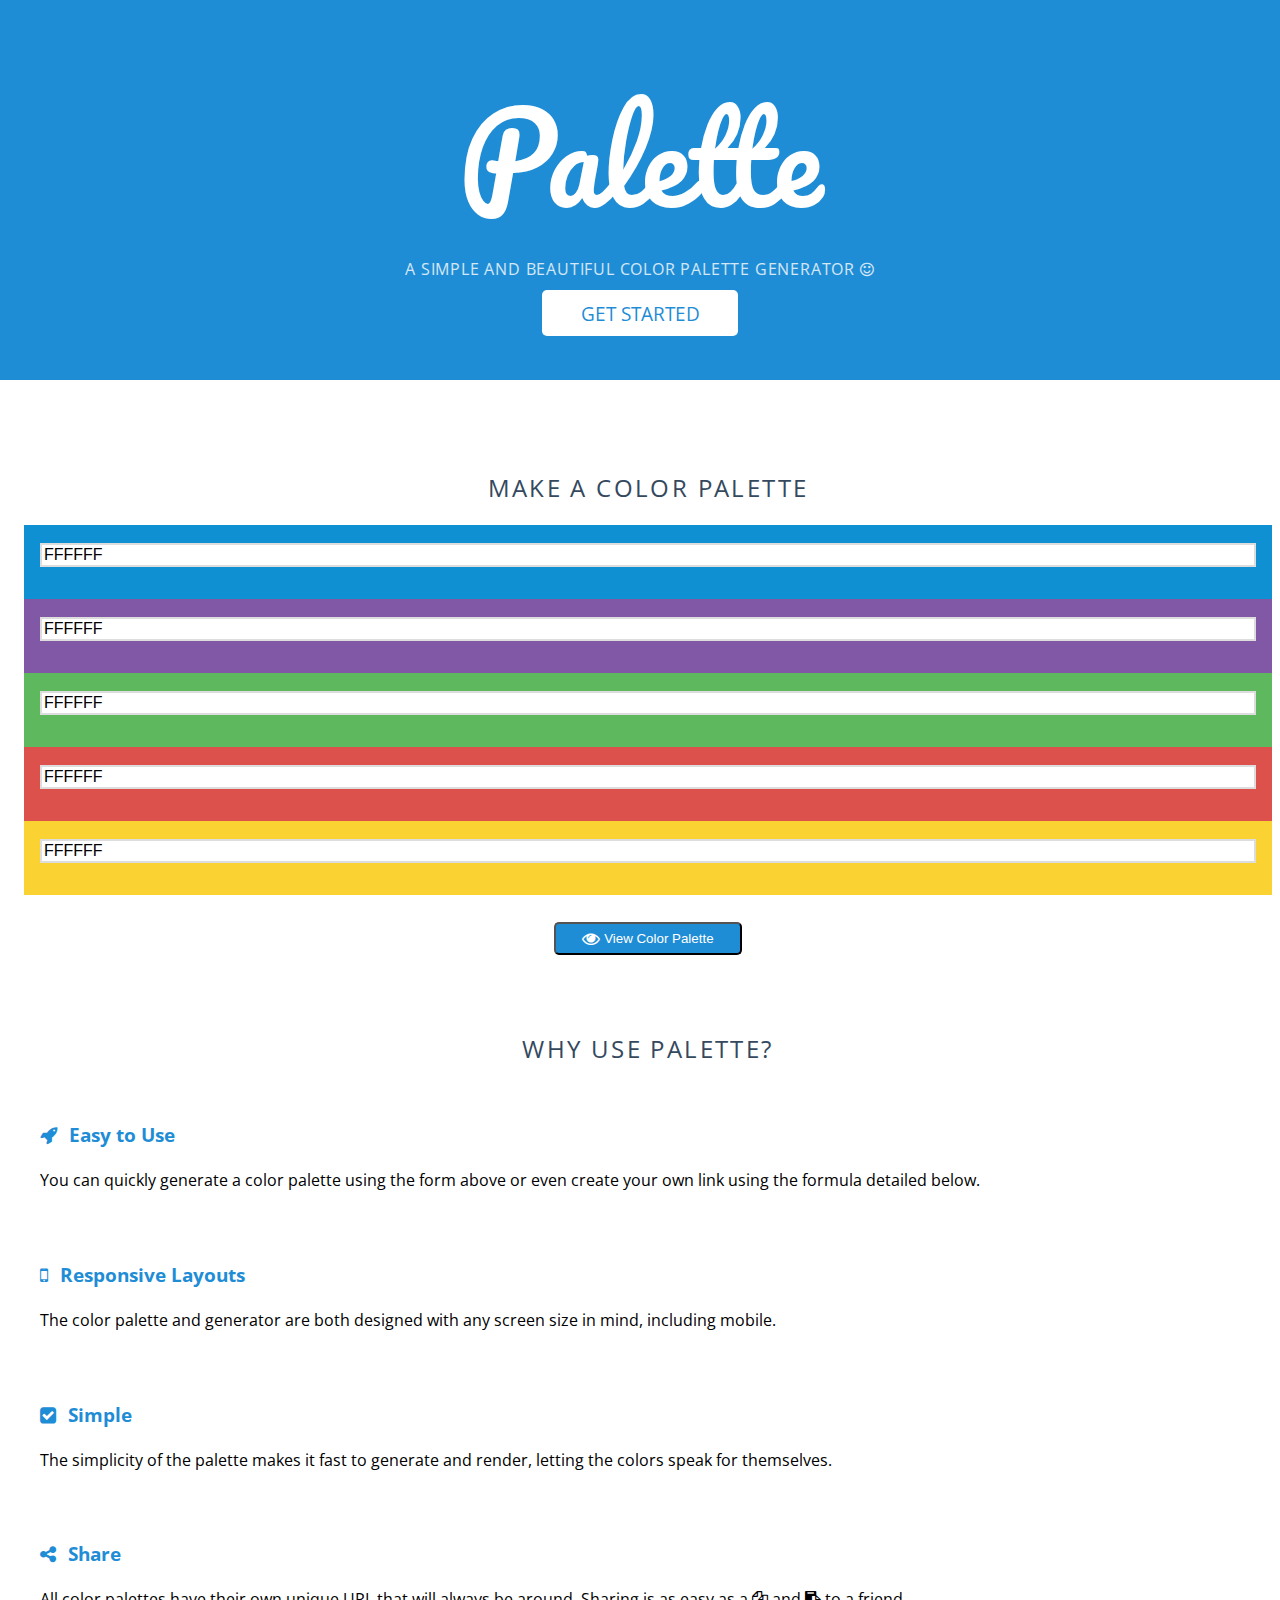
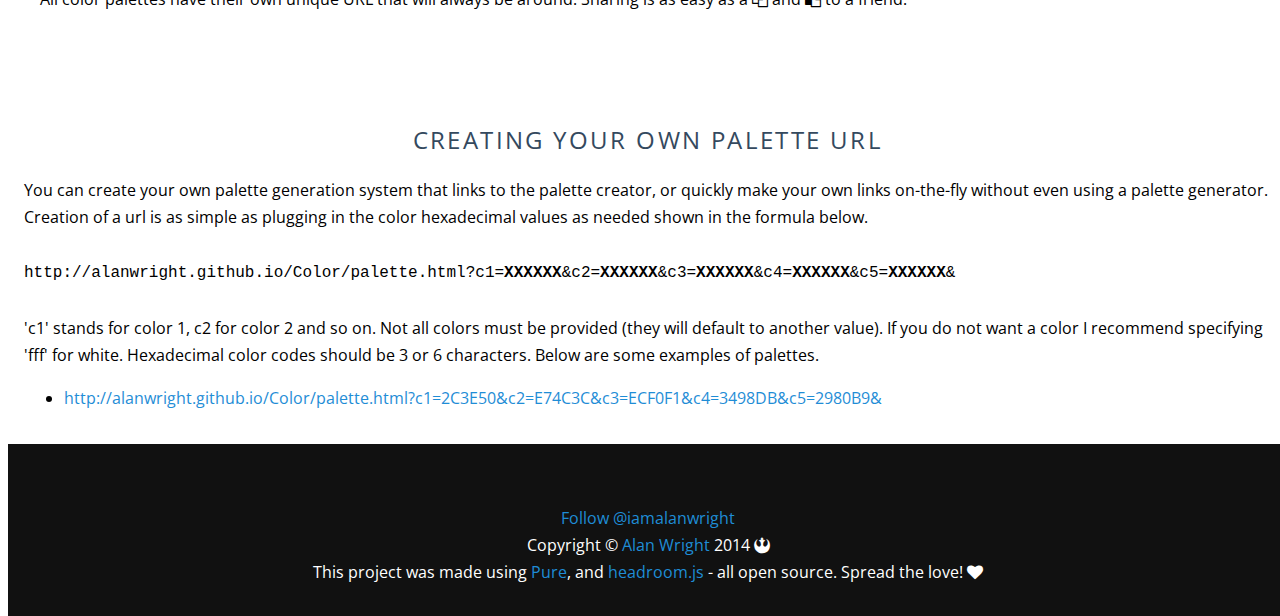
==== index.html @ ee6b315d "More solid commit" ====
<!doctype html>
<html lang="en">
<head>
    <meta charset="utf-8">
    <meta name="viewport" content="width=device-width, initial-scale=1.0">
    <meta name="description" content="A simple color palette Generator">

    <title>Palette - A Simple Color Palette Generator</title>

    <link href='http://fonts.googleapis.com/css?family=Pacifico|Open+Sans' rel='stylesheet' type='text/css'>
    <link rel="stylesheet" href="http://yui.yahooapis.com/pure/0.5.0/pure-min.css">

    <!--[if lte IE 8]>
      
        <link rel="stylesheet" href="http://yui.yahooapis.com/pure/0.5.0/grids-responsive-old-ie-min.css">
      
    <![endif]-->
    <!--[if gt IE 8]><!-->
      
        <link rel="stylesheet" href="http://yui.yahooapis.com/pure/0.5.0/grids-responsive-min.css">
      
    <!--<![endif]-->


    <!--[if lte IE 8]>
        <link rel="stylesheet" href="css/index-old-ie.css">
    <![endif]-->
    <!--[if gt IE 8]><!-->
        <link rel="stylesheet" href="css/index.css">
    <!--<![endif]-->
  
    <link rel="stylesheet" href="http://netdna.bootstrapcdn.com/font-awesome/4.1.0/css/font-awesome.css">

</head>
<body>

    <header id="header" class="header header--fixed animated">
        <div class="home-menu pure-menu pure-menu-open pure-menu-horizontal pure-menu-fixed">
            <a class="cursive" href="">Palette</a>

            <ul>
                <li class="pure-menu-selected"><a href="#start">Get Started</a></li>
                <li><a href="#info">Info</a></li>
                <li><a href="#formula">Formula</a></li>
            </ul>
        </div>
    </header>

    <div class="splash-container">
        <div class="splash">
            <h1 class="splash-head">Palette</h1>
            <p class="splash-subhead">
                A simple and beautiful color palette generator <i class="fa fa-smile-o"></i> 
            </p>
            <p>
                <a href="#start" class="pure-button pure-button-primary">Get Started</a>
            </p>
        </div>
    </div>

    <div class="content-wrapper">

        <div class="size-chart pure-g">
             
             <div class="content full">
                <h2 class="content-head is-center"><a id="start"></a>Make a Color Palette</h2>

                 <!-- <h4 class="is-center">
                    Enter five hex color values below and click the view button for your stunning color palette.
                </h4> -->

                <div class="pure-g">
                    <div class="l-box pure-u-1 pure-u-md-1-2 pure-u-lg-1-5 color1">
                        <form class="pure-form pure-g">
                            <div class="pure-u-1-4 plzcenter">
                                <input class="pure-input-1 color" id="input1" type="text" placeholder="0e90d2" maxlength="6" onkeypress="return blockEnter()">
                            </div>
                        </form>
                    </div>
                    <div class="l-box pure-u-1 pure-u-md-1-2 pure-u-lg-1-5 color2">
                       <form class="pure-form pure-g">
                            <div class="pure-u-1-4 plzcenter">
                                <input class="pure-input-1 color" id="input2" type="text" placeholder="0e90d2" maxlength="6">
                            </div>
                        </form>
                    </div>
                    <div class="l-box pure-u-1 pure-u-md-1-2 pure-u-lg-1-5 color3">
                        <form class="pure-form pure-g">
                            <div class="pure-u-1-4 plzcenter">
                                <input class="pure-input-1 color" id="input3" type="text" placeholder="0e90d2" maxlength="6">
                            </div>
                        </form>
                    </div>
                    <div class="l-box pure-u-1 pure-u-md-1-2 pure-u-lg-1-5 color4">
                        <form class="pure-form pure-g">
                            <div class="pure-u-1-4 plzcenter">
                                <input class="pure-input-1 color" id="input4" type="text" placeholder="0e90d2" maxlength="6">
                            </div>
                        </form>
                    </div>
                    <div class="l-box pure-u-1 pure-u-md-1-2 pure-u-lg-1-5 color5">
                        <form class="pure-form pure-g">
                            <div class="pure-u-1-4 plzcenter">
                                <input class="pure-input-1 color" id="input5" type="text" placeholder="0e90d2" maxlength="6">
                            </div>
                        </form>
                    </div>
                </div>
                <br>
                <div style="text-align: center;">
                    <button type="submit" class="pure-button pure-button-primary plzcenter" id="create">
                        <i class="fa fa-eye fa-lg"></i> 
                        View Color Palette
                    </button>
                </div>
            </div>
        </div>

        <div class="size-chart pure-g">
             
             <div class="content">
                <h2 class="content-head is-center"><a id="info"></a>Why Use Palette?</h2>

                <div class="pure-g">
                    <div class="l-box pure-u-1 pure-u-md-1-2 pure-u-lg-1-4">

                        <h3 class="content-subhead">
                            <i class="fa fa-rocket"></i>
                            Easy to Use
                        </h3>
                        <p>
                            You can quickly generate a color palette using the form above or even create your own link using the formula detailed below.
                        </p>
                    </div>
                    <div class="l-box pure-u-1 pure-u-md-1-2 pure-u-lg-1-4">
                        <h3 class="content-subhead">
                            <i class="fa fa-mobile"></i>
                            Responsive Layouts
                        </h3>
                        <p>
                            The color palette and generator are both designed with any screen size in mind, including mobile.
                        </p>
                    </div>
                    <div class="l-box pure-u-1 pure-u-md-1-2 pure-u-lg-1-4">
                        <h3 class="content-subhead">
                            <i class="fa fa-check-square"></i>
                            Simple
                        </h3>
                        <p>
                            The simplicity of the palette makes it fast to generate and render, letting the colors speak for themselves. 
                        </p>
                    </div>
                    <div class="l-box pure-u-1 pure-u-md-1-2 pure-u-lg-1-4">
                        <h3 class="content-subhead">
                            <i class="fa fa-share-alt"></i> 
                            Share
                        </h3>
                        <p>
                            All color palettes have their own unique URL that will always be around. Sharing is as easy as a <i alt="copy" class="fa fa-copy"></i> and <i class="fa fa-paste"></i> to a friend.
                        </p>
                    </div>
                </div>
            </div>
        </div>

        <div class="content">
            <h2 class="content-head is-center"><a id="formula"></a>Creating Your Own Palette URL</h2>
            <div class="size-chart pure-g">
                 <div class="pure-u-1-5"></div>
                 <div class="pure-u-3-5">
                     <p>
                        You can create your own palette generation system that links to the palette creator, or quickly make your own links on-the-fly without even using a palette generator. Creation of a url is as simple as plugging in the color hexadecimal values as needed shown in the formula below.<br>
                        <br>
                        <code>http://alanwright.github.io/Color/palette.html?c1=<strong>XXXXXX</strong>&c2=<strong>XXXXXX</strong>&c3=<strong>XXXXXX</strong>&c4=<strong>XXXXXX</strong>&c5=<strong>XXXXXX</strong>&</code>
                        <br>
                        <br>
                        'c1' stands for color 1, c2 for color 2 and so on. Not all colors must be provided (they will default to another value). If you do not want a color I recommend specifying 'fff' for white. Hexadecimal color codes should be 3 or 6 characters. Below are some examples of palettes.
                        <br>
                        <ul>
                            <li><a href="http://alanwright.github.io/Color/palette.html?c1=2C3E50&c2=E74C3C&c3=ECF0F1&c4=3498DB&c5=2980B9&" target="_blank">http://alanwright.github.io/Color/palette.html?c1=2C3E50&c2=E74C3C&c3=ECF0F1&c4=3498DB&c5=2980B9&</a></li>
                        </ul>
                    </p>
                </div>
                 <div class="pure-u-1-5"></div>
            </div>
        </div>

        <div class="footer l-box is-center">
            <p>
                <iframe src="http://ghbtns.com/github-btn.html?user=alanwright&repo=Bootstrap-Website&type=fork"
    allowtransparency="true" frameborder="0" scrolling="0" width="62" height="20"></iframe>
                <iframe src="http://ghbtns.com/github-btn.html?user=alanwright&repo=Bootstrap-Website&type=watch"
    allowtransparency="true" frameborder="0" scrolling="0" width="62" height="20"></iframe><br>
                <a href="https://twitter.com/iamalanwright" class="twitter-follow-button" data-show-count="false">Follow @iamalanwright</a>
    <script>!function(d,s,id){var js,fjs=d.getElementsByTagName(s)[0],p=/^http:/.test(d.location)?'http':'https';if(!d.getElementById(id)){js=d.createElement(s);js.id=id;js.src=p+'://platform.twitter.com/widgets.js';fjs.parentNode.insertBefore(js,fjs);}}(document, 'script', 'twitter-wjs');</script><br>
            Copyright &copy; <a href="http://www.wrightlyso.com" target="_blank">Alan Wright</a> 2014 <i class="fa fa-rebel"></i> <br>
            This project was made using <a href="http://purecss.io" target="_blank">Pure</a>, and <a href="http://wicky.nillia.ms/headroom.js/" target="_blank">headroom.js</a> - all open source. Spread the love! <i class="fa fa-heart"></i>
            </p>
        </div>

    <script type="text/javascript" src="jscolor/jscolor.js"></script>
    <script src="https://ajax.googleapis.com/ajax/libs/jquery/1.11.0/jquery.min.js"></script>
    <script type="text/javascript" src="js/headroom.min.js"></script>
    <script type="text/javascript" src="js/jquery.headroom.min.js"></script>
    <script type="text/javascript" src="js/index-main.js"></script>
</body>
</html>
---- css/index-old-ie.css ----
* {
    -webkit-box-sizing: border-box;
    -moz-box-sizing: border-box;
    box-sizing: border-box;
}

/*
 * -- BASE STYLES --
 * Most of these are inherited from Base, but I want to change a few.
 */

body {
    line-height: 1.7em;
    color: #7f8c8d;
    font-size: 13px;
}

h1,
h2,
h3,
h4,
h5,
h6,
label {
    color: #34495e;
}

.pure-img-responsive {
    max-width: 100%;
    height: auto;
}

/*
 * -- LAYOUT STYLES --
 * These are some useful classes which I will need
 */

.l-box {
    padding: 1em;
}

.l-box-lrg {
    padding: 2em;
    border-bottom: 1px solid rgba(0,0,0,0.1);
}

.is-center {
    text-align: center;
}

/*
 * -- PURE FORM STYLES --
 * Style the form inputs and labels
 */

.pure-form label {
    margin: 1em 0 0;
    font-weight: bold;
    font-size: 100%;
}

.pure-form input[type] {
    border: 2px solid #ddd;
    box-shadow: none;
    font-size: 100%;
    width: 100%;
    margin-bottom: 1em;
}

/*
 * -- PURE BUTTON STYLES --
 * I want my pure-button elements to look a little different
 */

.pure-button {
    background-color: #1f8dd6;
    color: white;
    padding: 0.5em 2em;
    border-radius: 5px;
}

a.pure-button-primary {
    background: white;
    color: #1f8dd6;
    border-radius: 5px;
    font-size: 120%;
}

/*
 * -- MENU STYLES --
 * I want to customize how my .pure-menu looks at the top of the page
 */

.home-menu {
    padding: 0.5em;
    text-align: center;
    box-shadow: 0 1px 1px rgba(0,0,0, 0.10);
}

.home-menu.pure-menu-open {
    background: #2d3e50;
}

.pure-menu.pure-menu-open.pure-menu-fixed {
    /* Fixed menus normally have a border at the bottom. */
    border-bottom: none;
    /* I need a higher z-index here because of the scroll-over effect. */
    z-index: 4;
}

.home-menu .pure-menu-heading {
    color: white;
    font-weight: 400;
    font-size: 120%;
}

.home-menu .pure-menu-selected a {
    color: white;
}

.home-menu a {
    color: #6FBEF3;
}

.home-menu li a:hover,
.home-menu li a:focus {
    background: none;
    border: none;
    color: #AECFE5;
}

/*
 * -- SPLASH STYLES --
 * This is the blue top section that appears on the page.
 */

.splash-container {
    background: #1f8dd6;
    z-index: 1;
    overflow: hidden;
    /* The following styles are required for the "scroll-over" effect */
    width: 100%;
    height: 88%;
    top: 0;
    left: 0;
    position: fixed !important;
}

.splash {
    /* absolute center .splash within .splash-container */
    width: 80%;
    height: 50%;
    margin: auto;
    position: absolute;
    top: 100px;
    left: 0;
    bottom: 0;
    right: 0;
    text-align: center;
    text-transform: uppercase;
}

/* This is the main heading that appears on the blue section */

.splash-head {
    font-size: 20px;
    font-weight: bold;
    color: white;
    border: 3px solid white;
    padding: 1em 1.6em;
    font-weight: 100;
    border-radius: 5px;
    line-height: 1em;
}

/* This is the subheading that appears on the blue section */

.splash-subhead {
    color: white;
    letter-spacing: 0.05em;
    opacity: 0.8;
}

/*
 * -- CONTENT STYLES --
 * This represents the content area (everything below the blue section)
 */

.content-wrapper {
    /* These styles are required for the "scroll-over" effect */
    position: absolute;
    top: 87%;
    width: 100%;
    min-height: 12%;
    z-index: 2;
    background: white;
}

/* This is the class used for the main content headers (<h2>) */

.content-head {
    font-weight: 400;
    text-transform: uppercase;
    letter-spacing: 0.1em;
    margin: 2em 0 1em;
}

/* This is a modifier class used when the content-head is inside a ribbon */

.content-head-ribbon {
    color: white;
}

/* This is the class used for the content sub-headers (<h3>) */

.content-subhead {
    color: #1f8dd6;
}

.content-subhead i {
    margin-right: 7px;
}

/* This is the class used for the dark-background areas. */

.ribbon {
    background: #2d3e50;
    color: #aaa;
}

/* This is the class used for the footer */

.footer {
    background: #111;
}

/*
 * -- TABLET (AND UP) MEDIA QUERIES --
 * On tablets and other medium-sized devices, we want to customize some
 * of the mobile styles.
 */

/* We increase the body font size */

body {
    font-size: 16px;
}

/* We want to give the content area some more padding */

.content {
    padding: 1em;
}

/* We can align the menu header to the left, but float the
    menu items to the right. */

.home-menu {
    text-align: left;
}

.home-menu ul {
    float: right;
}

/* We increase the height of the splash-container */

/*    .splash-container {
        height: 500px;
    }*/

/* We decrease the width of the .splash, since we have more width
    to work with */

.splash {
    width: 50%;
    height: 50%;
}

.splash-head {
    font-size: 250%;
}

/* We remove the border-separator assigned to .l-box-lrg */

.l-box-lrg {
    border: none;
}

/*
 * -- DESKTOP (AND UP) MEDIA QUERIES --
 * On desktops and other large devices, we want to over-ride some
 * of the mobile and tablet styles.
 */
---- css/index.css ----
* {
    -webkit-box-sizing: border-box;
    -moz-box-sizing: border-box;
    box-sizing: border-box;
}

/*
 * -- BASE STYLES --
 * Most of these are inherited from Base, but I want to change a few.
 */
body {
    line-height: 1.7em;
    color: ##526066;
    font-size: 13px;
    font-family: 'Open Sans', sans-serif;
}

p {
    font-family: 'Open Sans', sans-serif;
}

a {
    color: #1f8dd6;
    text-decoration: none;
}

a:hover {
    text-decoration: underline;
}

h1,
h2,
h3,
h4,
h5,
h6,
label {
    color: #34495e;
}

.full {
    width: 100%;
}

.plzcenter {
    margin: 0 auto;
}

.color {
    min-width: 85px;
}

.color1 {
    background-color: #0e90d2;
    height:10%;
}

.color2 {
    background-color: #8058A5;
}

.color3 {
    background-color: #5eb95e;
}

.color4 {
    background-color: #dd514c;
}

.color5 {
    background-color: #FAD232;
}

.cursive {
    font-family: 'Pacifico', Helvetica, Arial;
    text-transform: none;
    display: inline-block;
    zoom: 1;
    margin: 0;
    vertical-align: middle;
    color: #fff;
    font-size: 140%;
}

.pure-img-responsive {
    max-width: 100%;
    height: auto;
}

/*
 * -- LAYOUT STYLES --
 * These are some useful classes which I will need
 */
.l-box {
    padding: 1em;
}

.l-box-lrg {
    padding: 2em;
    border-bottom: 1px solid rgba(0,0,0,0.1);
}

.is-center {
    text-align: center;
}



/*
 * -- PURE FORM STYLES --
 * Style the form inputs and labels
 */
.pure-form label {
    margin: 1em 0 0;
    font-weight: bold;
    font-size: 100%;
}

.pure-form input[type] {
    border: 2px solid #ddd;
    box-shadow: none;
    font-size: 100%;
    width: 100%;
    margin-bottom: 1em;
}

/*
 * -- PURE BUTTON STYLES --
 * I want my pure-button elements to look a little different
 */
.pure-button {
    background-color: #1f8dd6;
    color: white;
    padding: 0.5em 2em;
    border-radius: 5px;
}

a.pure-button-primary {
    background: white;
    color: #1f8dd6;
    border-radius: 5px;
    font-size: 120%;
}


/*
 * -- MENU STYLES --
 * I want to customize how my .pure-menu looks at the top of the page
 */

.home-menu {
    padding: 0.5em;
    text-align: center;
    box-shadow: 0 1px 1px rgba(0,0,0, 0.10);
}
.home-menu.pure-menu-open {
    background: #2d3e50;
}
.pure-menu.pure-menu-open.pure-menu-fixed {
    /* Fixed menus normally have a border at the bottom. */
    border-bottom: none;
    /* I need a higher z-index here because of the scroll-over effect. */
    z-index: 4;
}

.home-menu .pure-menu-heading {
    color: white;
    font-weight: 400;
    font-size: 120%;
}

.home-menu .pure-menu-selected a {
    color: white;
}

.home-menu a {
    color: #fff;
    padding: 2.5px 20px;
    display: inline-block;
}
.home-menu li a:hover,
.home-menu li a:focus {
    background: none;
    border: none;
    color: #AECFE5;
}


/*
 * -- SPLASH STYLES --
 * This is the blue top section that appears on the page.
 */

.splash-container {
    background: #1f8dd6;
    z-index: 1;
    overflow: hidden;
    /* The following styles are required for the "scroll-over" effect */
    width: 100%;
    height: 380px;
    min-height: 250px;
    top: 0;
    left: 0;
    position: fixed !important;
}

.splash {
    /* absolute center .splash within .splash-container */
    width: 80%;
    height: 80%;
    margin: auto;
    position: absolute;
    left: 0; bottom: 0; right: 0;
    text-align: center;
    text-transform: uppercase;
}

/* This is the main heading that appears on the blue section */
.splash-head {
    font-size: 80px;
    font-weight: normal;
    color: white;
    line-height: 1em;
    font-family: 'Pacifico', Helvetica, Arial;
    text-transform: none;
    margin-top: 20px;
    margin-bottom: 40px;
}

/* This is the subheading that appears on the blue section */
.splash-subhead {
    color: white;
    letter-spacing: 0.05em;
    opacity: 0.8;
}

/*
 * -- CONTENT STYLES --
 * This represents the content area (everything below the blue section)
 */
.content-wrapper {
    /* These styles are required for the "scroll-over" effect */
    position: absolute;
    top: 410px;
    width: 100%;
    min-height: 12%;
    z-index: 2;
    background: white;

}

/* This is the class used for the main content headers (<h2>) */
.content-head {
    font-weight: 400;
    text-transform: uppercase;
    letter-spacing: 0.1em;
    margin: 2em 0 1em;
}

/* This is a modifier class used when the content-head is inside a ribbon */
.content-head-ribbon {
    color: white;
}

/* This is the class used for the content sub-headers (<h3>) */
.content-subhead {
    color: #1f8dd6;
    font-family: 'Open Sans', sans-serif;
}
    .content-subhead i {
        margin-right: 7px;
    }

/* This is the class used for the dark-background areas. */
.ribbon {
    background: #2d3e50;
    color: #aaa;
}

/* This is the class used for the footer */
.footer {
    background: #111;
    color: #fff;
}

/*
 * -- TABLET (AND UP) MEDIA QUERIES --
 * On tablets and other medium-sized devices, we want to customize some
 * of the mobile styles.
 */
@media (min-width: 48em) {

    /* We increase the body font size */
    body {
        font-size: 16px;
    }
    /* We want to give the content area some more padding */
    .content {
        padding: 1em;
    }

    /* We can align the menu header to the left, but float the
    menu items to the right. */
    .home-menu {
        text-align: left;
    }
        .home-menu ul {
            float: right;
        }

    /* We increase the height of the splash-container */
/*    .splash-container {
        height: 500px;
    }*/

    /* We decrease the width of the .splash, since we have more width
    to work with */
    .splash {
        width: 50%;
        height: 80%;
    }

    .splash-head {
        font-size: 120px;
    }


    /* We remove the border-separator assigned to .l-box-lrg */
    .l-box-lrg {
        border: none;
    }

}

/*
 * -- DESKTOP (AND UP) MEDIA QUERIES --
 * On desktops and other large devices, we want to over-ride some
 * of the mobile and tablet styles.
 */
@media (min-width: 1000px) {
    /* We increase the header font size even more */
    .splash-head {
        font-size: 120px;
    }
}

.headroom--pinned {
    display: block;
}
.headroom--unpinned {
    display: none;
}
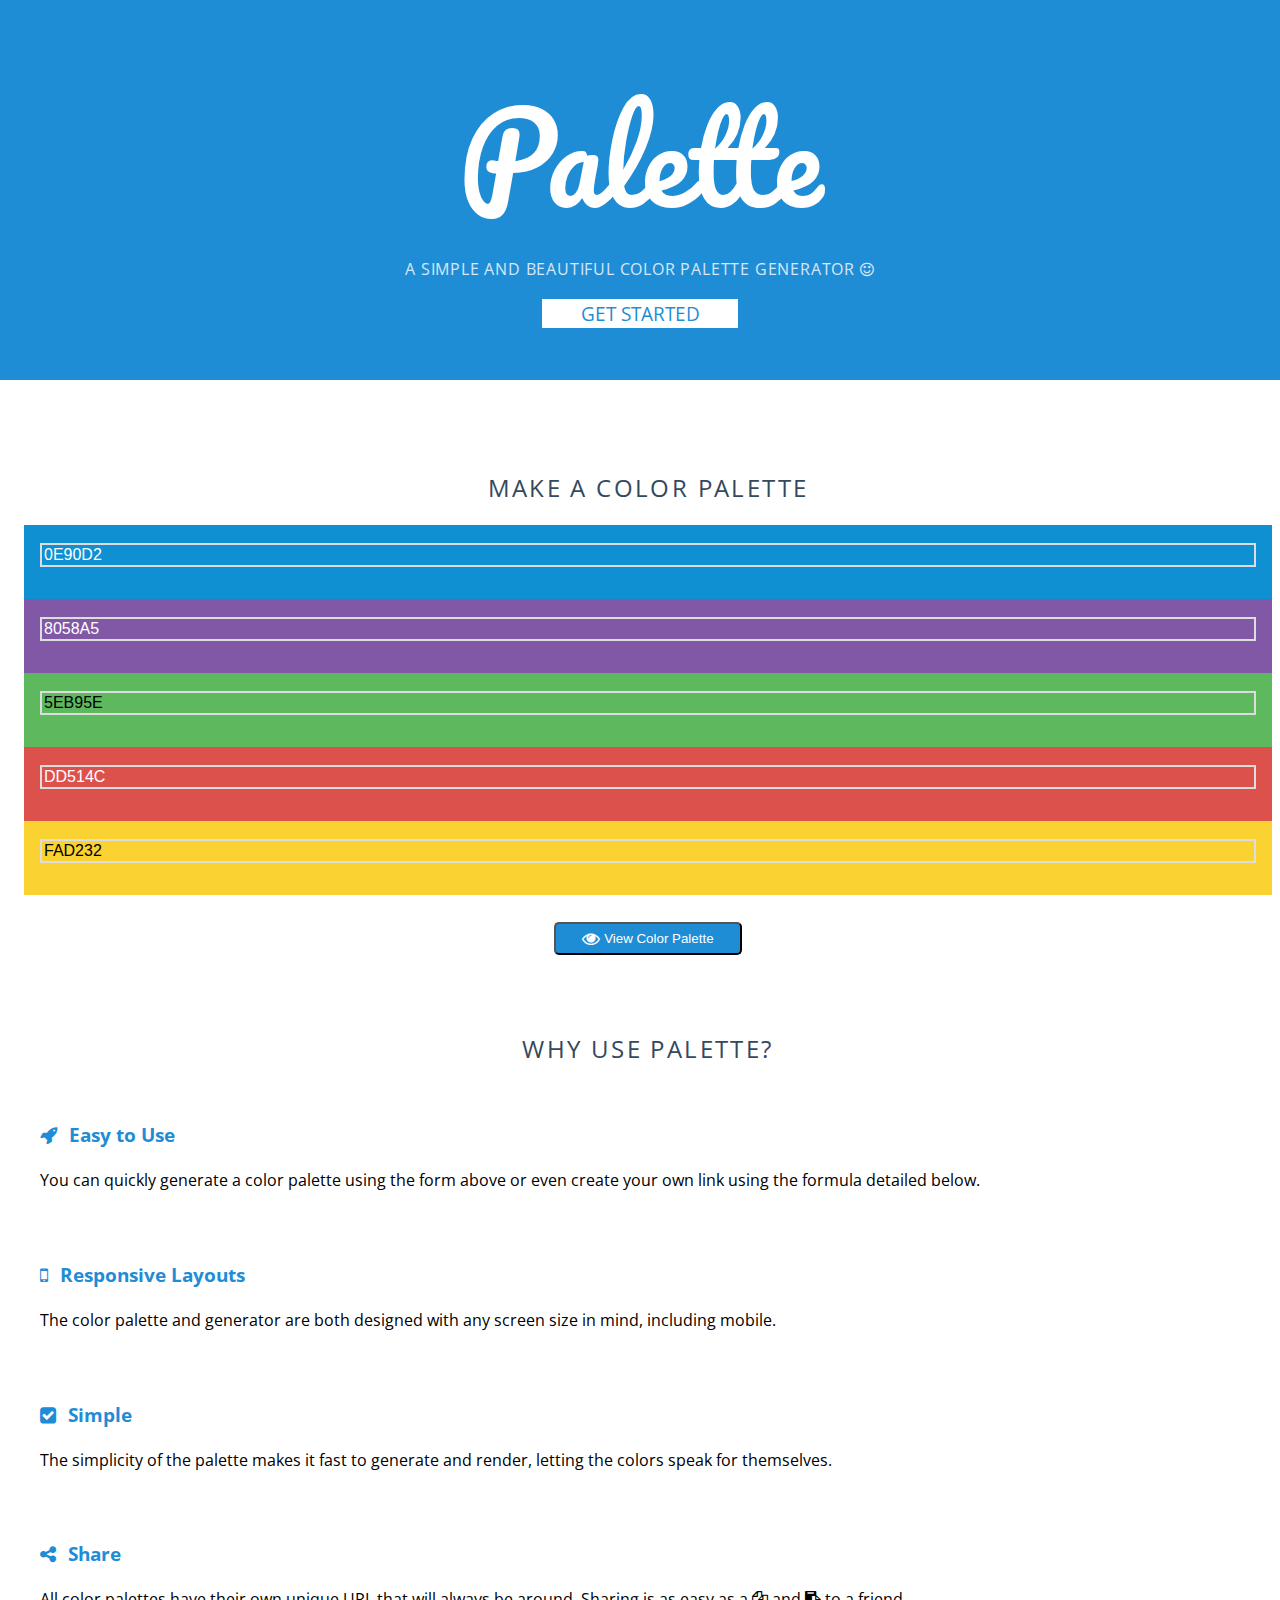
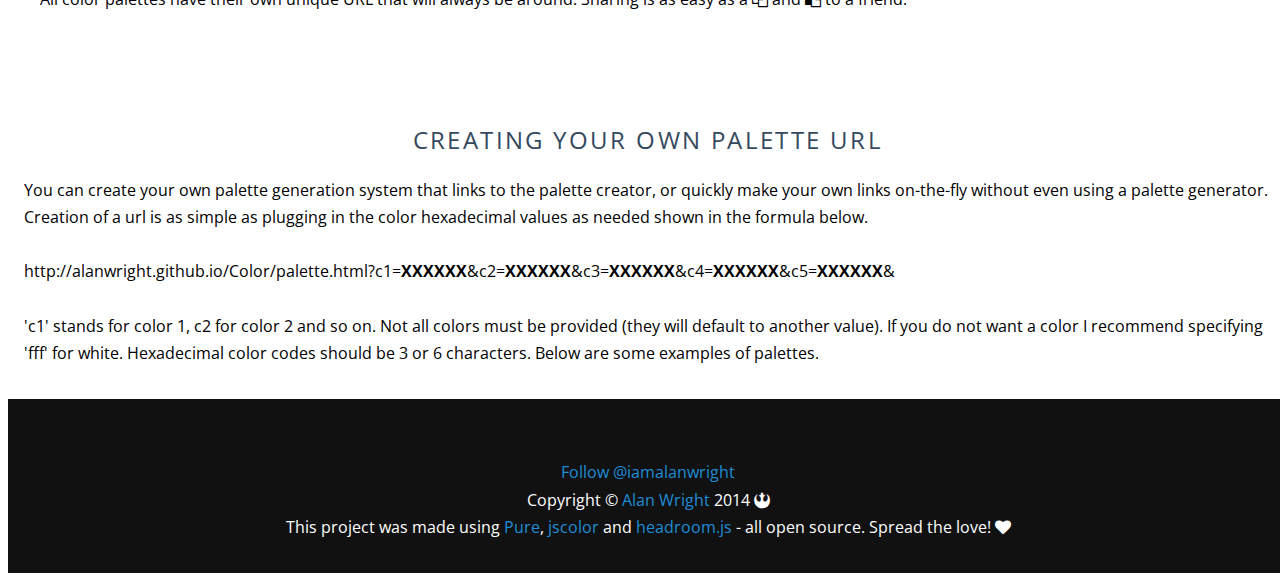
==== commit 713db8af: "Minor fixes" ====
--- a/index.html
+++ b/index.html
@@ -171,14 +171,14 @@
                      <p>
                         You can create your own palette generation system that links to the palette creator, or quickly make your own links on-the-fly without even using a palette generator. Creation of a url is as simple as plugging in the color hexadecimal values as needed shown in the formula below.<br>
                         <br>
-                        <code>http://alanwright.github.io/Color/palette.html?c1=<strong>XXXXXX</strong>&c2=<strong>XXXXXX</strong>&c3=<strong>XXXXXX</strong>&c4=<strong>XXXXXX</strong>&c5=<strong>XXXXXX</strong>&</code>
+                        http://alanwright.github.io/Color/palette.html?c1=<strong>XXXXXX</strong>&c2=<strong>XXXXXX</strong>&c3=<strong>XXXXXX</strong>&c4=<strong>XXXXXX</strong>&c5=<strong>XXXXXX</strong>&
                         <br>
                         <br>
                         'c1' stands for color 1, c2 for color 2 and so on. Not all colors must be provided (they will default to another value). If you do not want a color I recommend specifying 'fff' for white. Hexadecimal color codes should be 3 or 6 characters. Below are some examples of palettes.
                         <br>
-                        <ul>
+                        <!-- <ul>
                             <li><a href="http://alanwright.github.io/Color/palette.html?c1=2C3E50&c2=E74C3C&c3=ECF0F1&c4=3498DB&c5=2980B9&" target="_blank">http://alanwright.github.io/Color/palette.html?c1=2C3E50&c2=E74C3C&c3=ECF0F1&c4=3498DB&c5=2980B9&</a></li>
-                        </ul>
+                        </ul> -->
                     </p>
                 </div>
                  <div class="pure-u-1-5"></div>
@@ -194,14 +194,14 @@
                 <a href="https://twitter.com/iamalanwright" class="twitter-follow-button" data-show-count="false">Follow @iamalanwright</a>
     <script>!function(d,s,id){var js,fjs=d.getElementsByTagName(s)[0],p=/^http:/.test(d.location)?'http':'https';if(!d.getElementById(id)){js=d.createElement(s);js.id=id;js.src=p+'://platform.twitter.com/widgets.js';fjs.parentNode.insertBefore(js,fjs);}}(document, 'script', 'twitter-wjs');</script><br>
             Copyright &copy; <a href="http://www.wrightlyso.com" target="_blank">Alan Wright</a> 2014 <i class="fa fa-rebel"></i> <br>
-            This project was made using <a href="http://purecss.io" target="_blank">Pure</a>, and <a href="http://wicky.nillia.ms/headroom.js/" target="_blank">headroom.js</a> - all open source. Spread the love! <i class="fa fa-heart"></i>
+            This project was made using <a href="http://purecss.io" target="_blank">Pure</a>, <a href="https://github.com/odvarko/jscolor" target="_blank">jscolor</a> and <a href="http://wicky.nillia.ms/headroom.js/" target="_blank">headroom.js</a> - all open source. Spread the love! <i class="fa fa-heart"></i>
             </p>
         </div>
 
     <script type="text/javascript" src="jscolor/jscolor.js"></script>
     <script src="https://ajax.googleapis.com/ajax/libs/jquery/1.11.0/jquery.min.js"></script>
     <script type="text/javascript" src="js/headroom.min.js"></script>
-    <script type="text/javascript" src="js/jquery.headroom.min.js"></script>
+    <script type="text/javascript" src="js/jQuery.headroom.min.js"></script>
     <script type="text/javascript" src="js/index-main.js"></script>
 </body>
 </html>
--- a/css/index.css
+++ b/css/index.css
@@ -17,8 +17,12 @@
 
 p {
     font-family: 'Open Sans', sans-serif;
-}
-
+    overflow: auto;
+}
+
+p ul {
+    overflow: auto;
+}
 a {
     color: #1f8dd6;
     text-decoration: none;
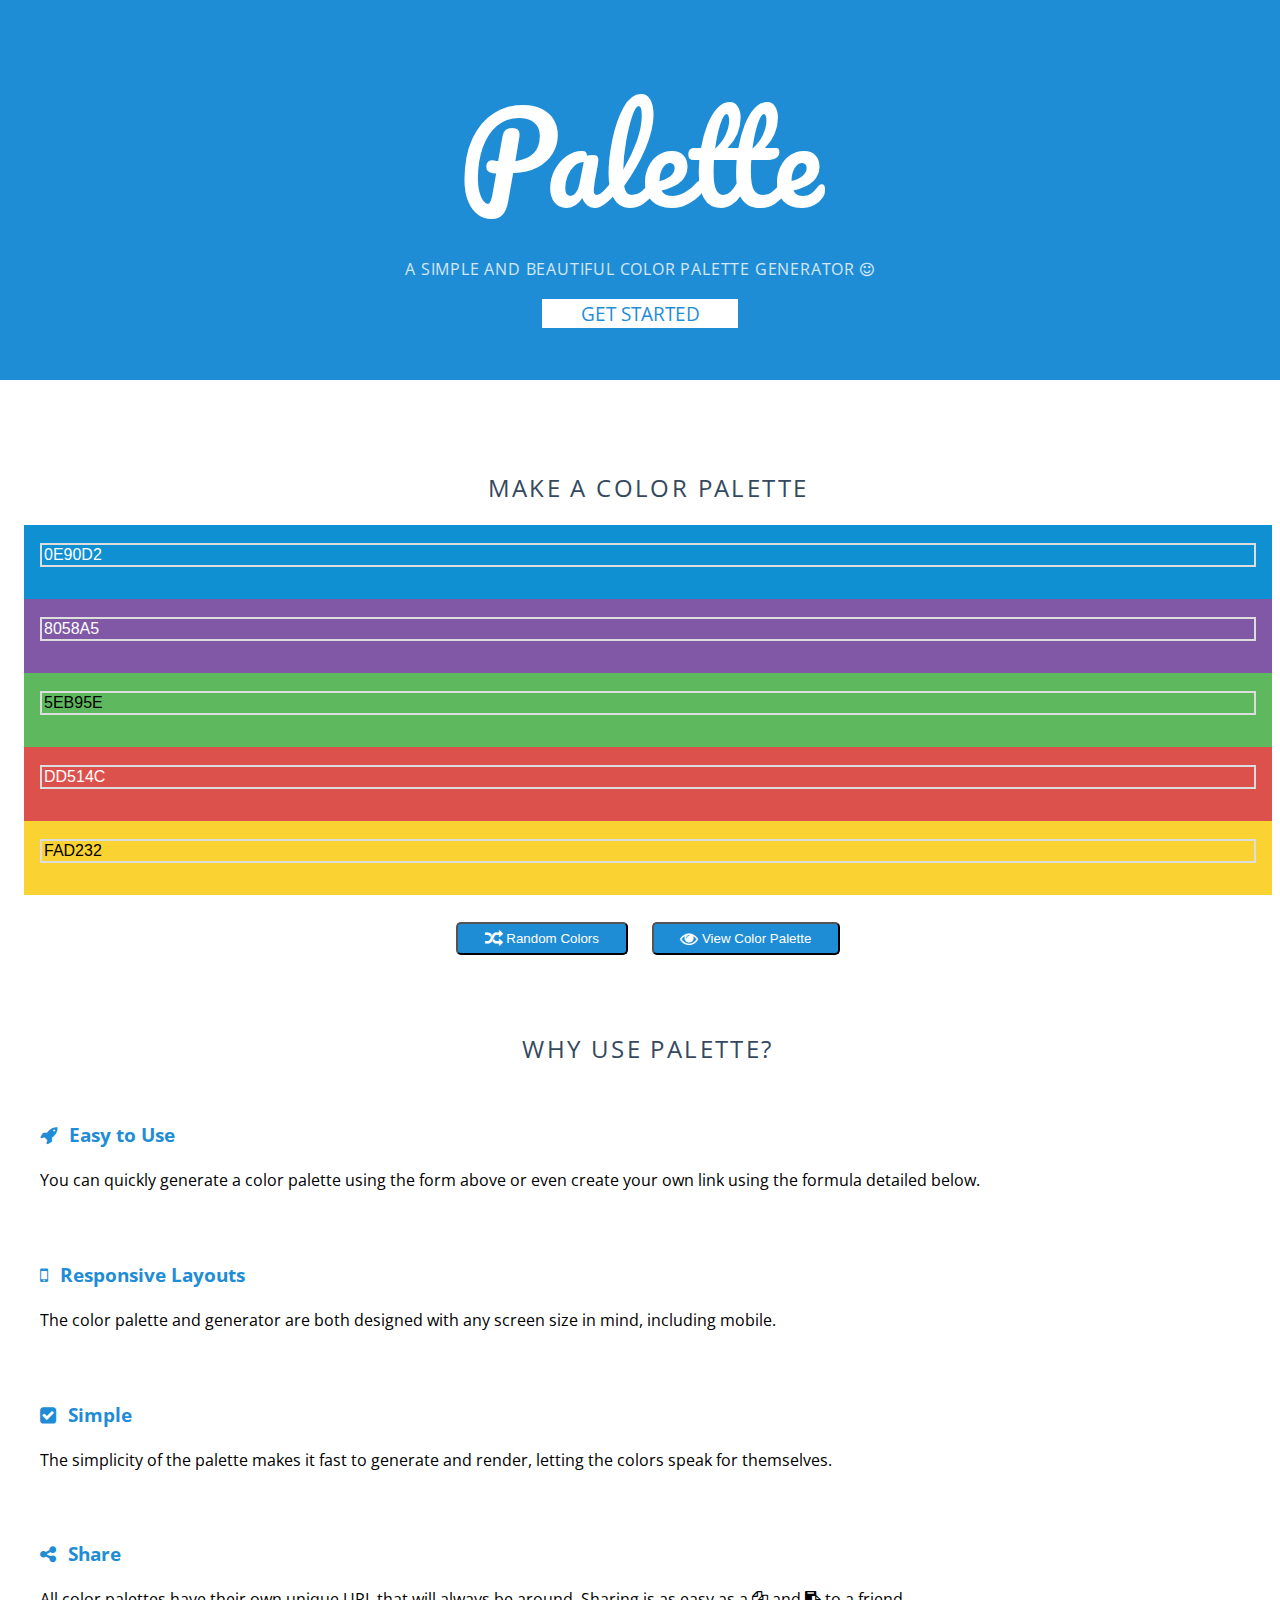
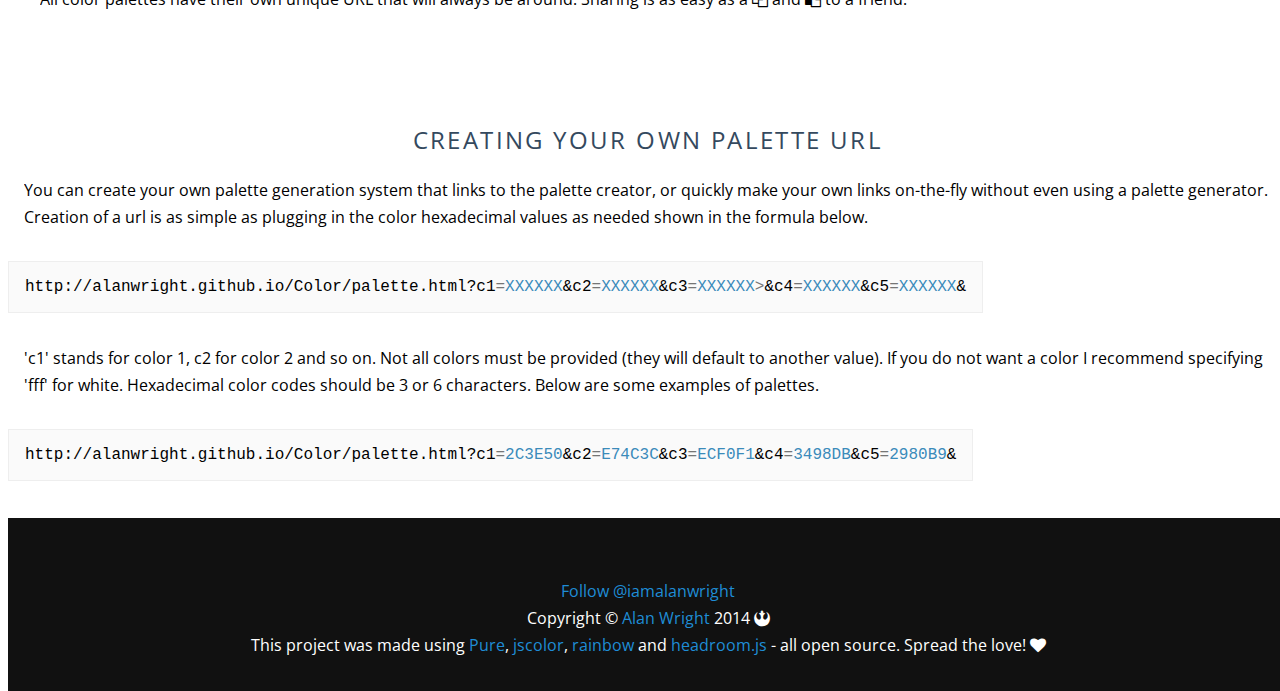
==== commit 8a096c69: "Added code theming and random palette button" ====
--- a/index.html
+++ b/index.html
@@ -9,6 +9,7 @@
 
     <link href='http://fonts.googleapis.com/css?family=Pacifico|Open+Sans' rel='stylesheet' type='text/css'>
     <link rel="stylesheet" href="http://yui.yahooapis.com/pure/0.5.0/pure-min.css">
+    <link rel="stylesheet" href="css/rainbow-babyblue.css">
 
     <!--[if lte IE 8]>
       
@@ -65,10 +66,6 @@
              <div class="content full">
                 <h2 class="content-head is-center"><a id="start"></a>Make a Color Palette</h2>
 
-                 <!-- <h4 class="is-center">
-                    Enter five hex color values below and click the view button for your stunning color palette.
-                </h4> -->
-
                 <div class="pure-g">
                     <div class="l-box pure-u-1 pure-u-md-1-2 pure-u-lg-1-5 color1">
                         <form class="pure-form pure-g">
@@ -108,6 +105,10 @@
                 </div>
                 <br>
                 <div style="text-align: center;">
+                    <button type="submit" class="pure-button pure-button-primary plzcenter" id="random">
+                        <i class="fa fa-random fa-lg"></i> 
+                        Random Colors
+                    </button>
                     <button type="submit" class="pure-button pure-button-primary plzcenter" id="create">
                         <i class="fa fa-eye fa-lg"></i> 
                         View Color Palette
@@ -171,14 +172,16 @@
                      <p>
                         You can create your own palette generation system that links to the palette creator, or quickly make your own links on-the-fly without even using a palette generator. Creation of a url is as simple as plugging in the color hexadecimal values as needed shown in the formula below.<br>
                         <br>
-                        http://alanwright.github.io/Color/palette.html?c1=<strong>XXXXXX</strong>&c2=<strong>XXXXXX</strong>&c3=<strong>XXXXXX</strong>&c4=<strong>XXXXXX</strong>&c5=<strong>XXXXXX</strong>&
-                        <br>
+                        <div class="is-code-full">
+                            <pre class="code code-wrap" data-language="html"><code>http://alanwright.github.io/Color/palette.html?c1=XXXXXX&c2=XXXXXX&c3=XXXXXX>&c4=XXXXXX&c5=XXXXXX&</code></pre>
+                        </div>
                         <br>
                         'c1' stands for color 1, c2 for color 2 and so on. Not all colors must be provided (they will default to another value). If you do not want a color I recommend specifying 'fff' for white. Hexadecimal color codes should be 3 or 6 characters. Below are some examples of palettes.
                         <br>
-                        <!-- <ul>
-                            <li><a href="http://alanwright.github.io/Color/palette.html?c1=2C3E50&c2=E74C3C&c3=ECF0F1&c4=3498DB&c5=2980B9&" target="_blank">http://alanwright.github.io/Color/palette.html?c1=2C3E50&c2=E74C3C&c3=ECF0F1&c4=3498DB&c5=2980B9&</a></li>
-                        </ul> -->
+                        <br>
+                        <div class="is-code-full">
+                            <pre class="code code-wrap" data-language="html"><code>http://alanwright.github.io/Color/palette.html?c1=2C3E50&c2=E74C3C&c3=ECF0F1&c4=3498DB&c5=2980B9&</code></pre>
+                        </div>
                     </p>
                 </div>
                  <div class="pure-u-1-5"></div>
@@ -194,7 +197,7 @@
                 <a href="https://twitter.com/iamalanwright" class="twitter-follow-button" data-show-count="false">Follow @iamalanwright</a>
     <script>!function(d,s,id){var js,fjs=d.getElementsByTagName(s)[0],p=/^http:/.test(d.location)?'http':'https';if(!d.getElementById(id)){js=d.createElement(s);js.id=id;js.src=p+'://platform.twitter.com/widgets.js';fjs.parentNode.insertBefore(js,fjs);}}(document, 'script', 'twitter-wjs');</script><br>
             Copyright &copy; <a href="http://www.wrightlyso.com" target="_blank">Alan Wright</a> 2014 <i class="fa fa-rebel"></i> <br>
-            This project was made using <a href="http://purecss.io" target="_blank">Pure</a>, <a href="https://github.com/odvarko/jscolor" target="_blank">jscolor</a> and <a href="http://wicky.nillia.ms/headroom.js/" target="_blank">headroom.js</a> - all open source. Spread the love! <i class="fa fa-heart"></i>
+            This project was made using <a href="http://purecss.io" target="_blank">Pure</a>, <a href="https://github.com/odvarko/jscolor" target="_blank">jscolor</a>, <a href="https://github.com/ccampbell/rainbow" target="_blank">rainbow</a> and <a href="http://wicky.nillia.ms/headroom.js/" target="_blank">headroom.js</a> - all open source. Spread the love! <i class="fa fa-heart"></i>
             </p>
         </div>
 
@@ -203,5 +206,6 @@
     <script type="text/javascript" src="js/headroom.min.js"></script>
     <script type="text/javascript" src="js/jQuery.headroom.min.js"></script>
     <script type="text/javascript" src="js/index-main.js"></script>
+    <script type="text/javascript" src="js/rainbow-custom.min.js"></script>
 </body>
 </html>
--- a/css/rainbow-babyblue.css
+++ b/css/rainbow-babyblue.css
@@ -0,0 +1,53 @@
+/**
+ * Baby Blue theme for RainbowJS
+ *
+ * @author tilomitra
+ */
+
+pre .comment {
+    color: #999;
+}
+
+pre .tag,
+pre .tag-name,
+pre .support.tag-name {
+    color: rgb(85, 85, 85);
+}
+
+pre .keyword,
+pre .css-property,
+pre .vendor-prefix,
+pre .sass,
+pre .class,
+pre .id,
+pre .css-value,
+pre .entity.function,
+pre .storage.function {
+    font-weight: bold;
+}
+
+pre .css-property,
+pre .css-value,
+pre .vendor-prefix,
+pre .support.namespace {
+    color: #333;
+}
+
+pre .constant.numeric,
+pre .keyword.unit,
+pre .hex-color {
+    font-weight: normal;
+    color: #099;
+}
+
+pre .attribute,
+pre .variable,
+pre .support {
+    color:  #757575; /* skinbuilder block-page-text-normal with #1f8dd6 as primary */
+}
+
+pre .string,
+pre .support.value  {
+    font-weight: normal;
+    color: #3b8bba; /* skinbuilder block-mine-text-low with #1f8dd6 as primary */
+}--- a/css/index.css
+++ b/css/index.css
@@ -30,6 +30,16 @@
 
 a:hover {
     text-decoration: underline;
+}
+
+code {
+    background: rgb(250, 250, 250);
+    margin-left: -1em;
+    margin-right: -1em;
+    padding: 1em;
+    border: 1px solid #eee;
+    overflow-x: auto;
+    -webkit-overflow-scrolling: touch;
 }
 
 h1,
@@ -137,6 +147,8 @@
     color: white;
     padding: 0.5em 2em;
     border-radius: 5px;
+    overflow: hidden;
+    margin: 0px 10px;
 }
 
 a.pure-button-primary {
@@ -144,6 +156,10 @@
     color: #1f8dd6;
     border-radius: 5px;
     font-size: 120%;
+}
+
+a.pure-button-primary:hover {
+    text-decoration: none;
 }
 
 
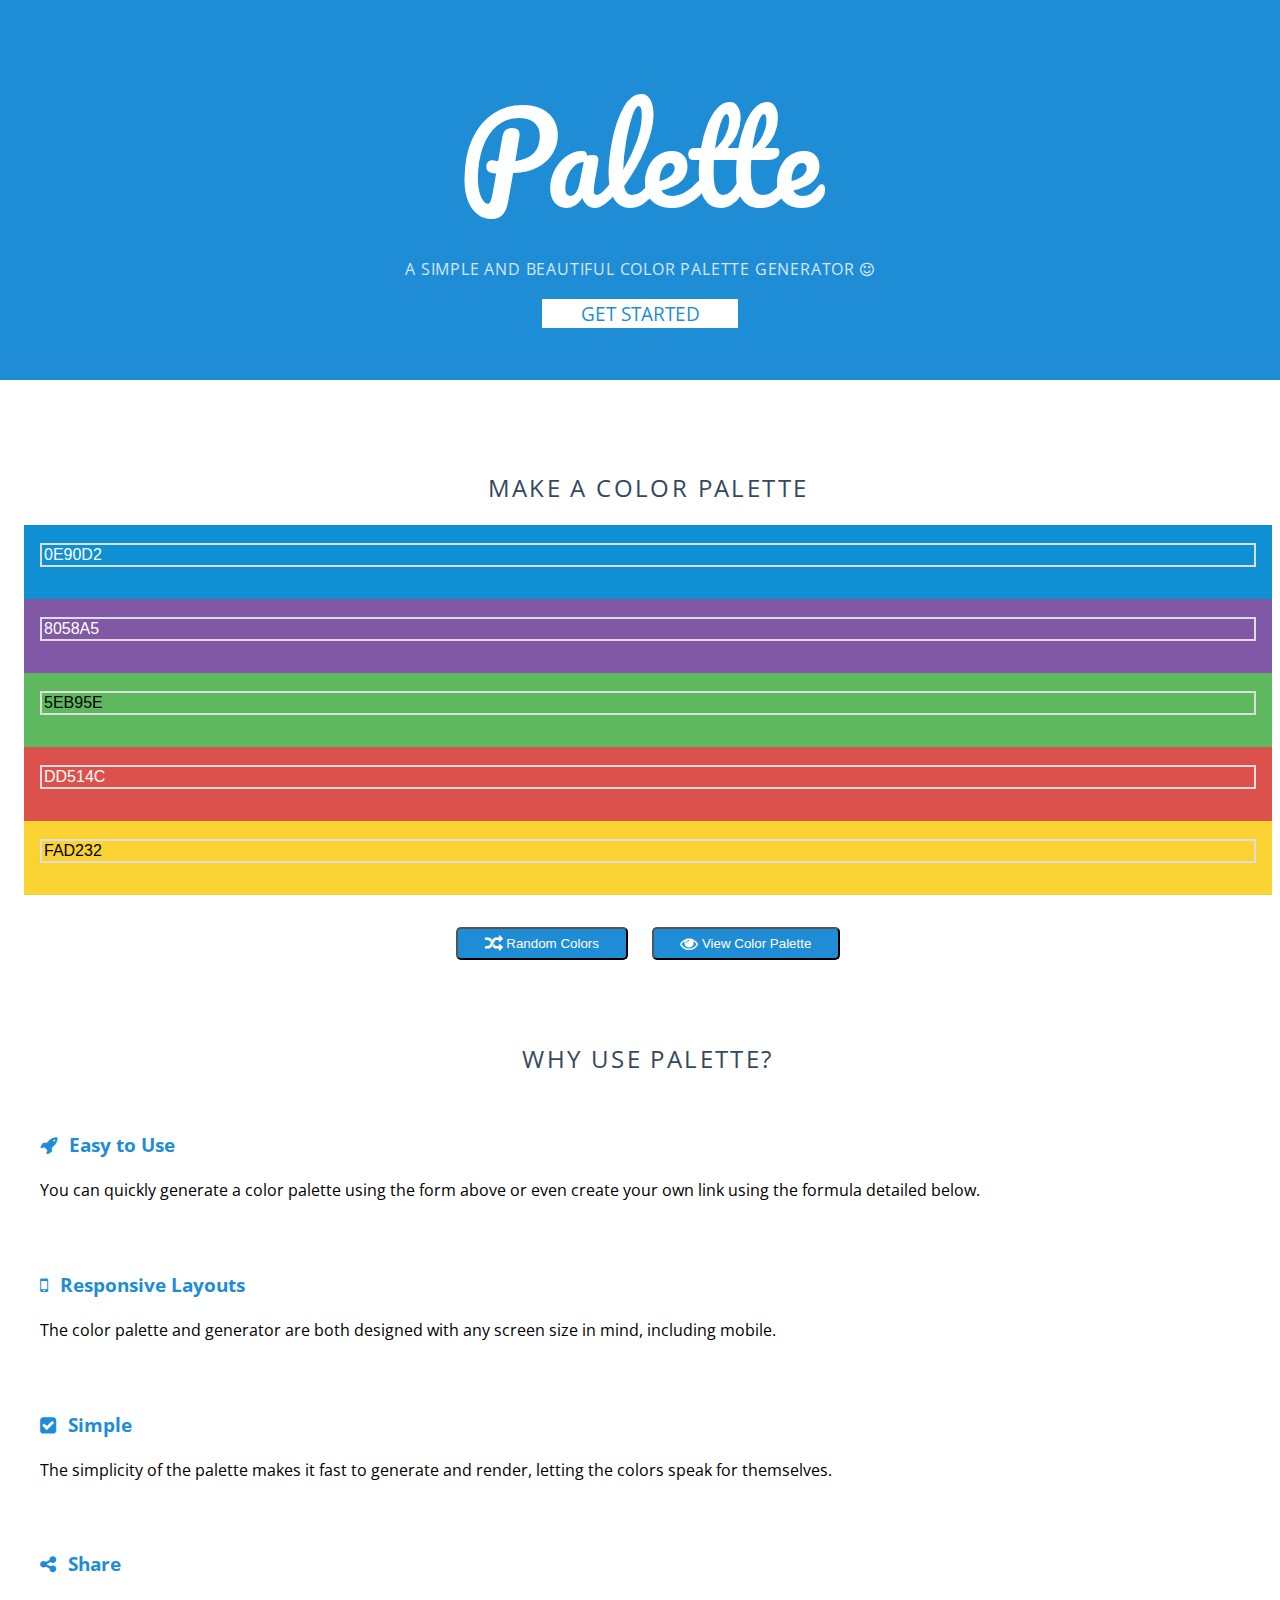
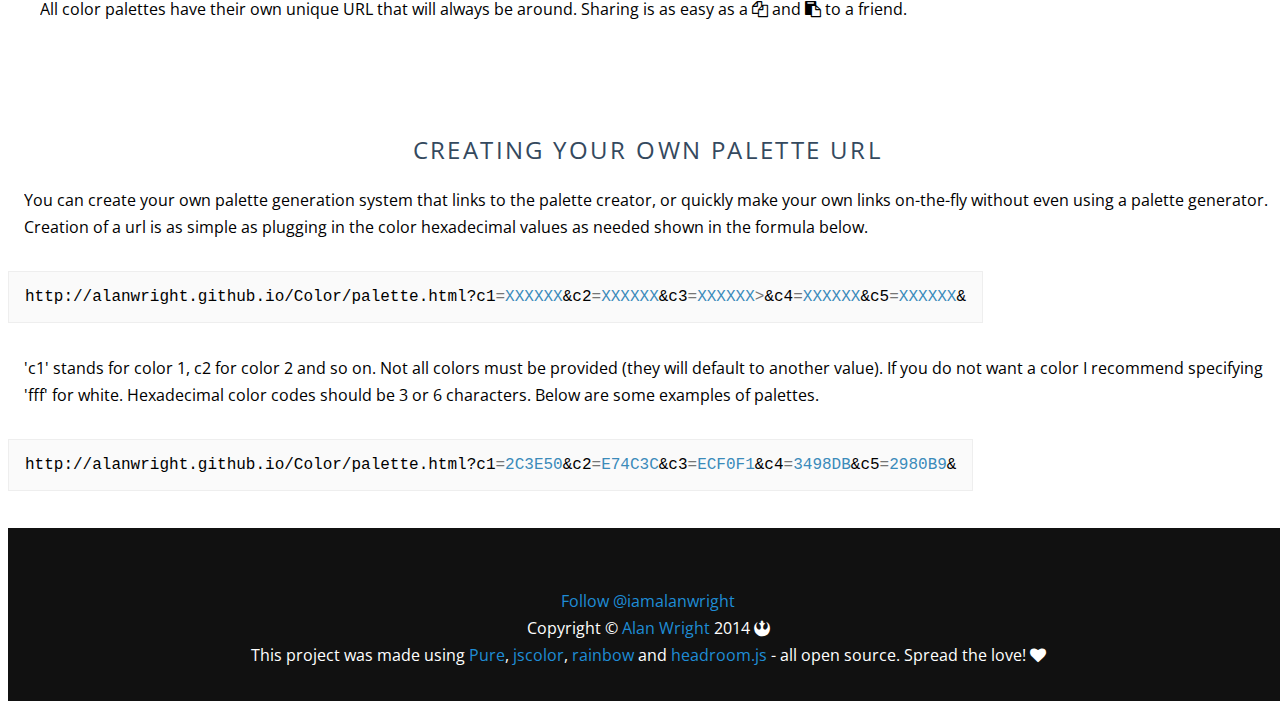
==== commit e1841ec3: "Fixed Github buttons" ====
--- a/index.html
+++ b/index.html
@@ -190,9 +190,9 @@
 
         <div class="footer l-box is-center">
             <p>
-                <iframe src="http://ghbtns.com/github-btn.html?user=alanwright&repo=Bootstrap-Website&type=fork"
+                <iframe src="http://ghbtns.com/github-btn.html?user=alanwright&repo=Palette&type=fork"
     allowtransparency="true" frameborder="0" scrolling="0" width="62" height="20"></iframe>
-                <iframe src="http://ghbtns.com/github-btn.html?user=alanwright&repo=Bootstrap-Website&type=watch"
+                <iframe src="http://ghbtns.com/github-btn.html?user=alanwright&repo=Palette&type=watch"
     allowtransparency="true" frameborder="0" scrolling="0" width="62" height="20"></iframe><br>
                 <a href="https://twitter.com/iamalanwright" class="twitter-follow-button" data-show-count="false">Follow @iamalanwright</a>
     <script>!function(d,s,id){var js,fjs=d.getElementsByTagName(s)[0],p=/^http:/.test(d.location)?'http':'https';if(!d.getElementById(id)){js=d.createElement(s);js.id=id;js.src=p+'://platform.twitter.com/widgets.js';fjs.parentNode.insertBefore(js,fjs);}}(document, 'script', 'twitter-wjs');</script><br>
--- a/css/index.css
+++ b/css/index.css
@@ -148,7 +148,7 @@
     padding: 0.5em 2em;
     border-radius: 5px;
     overflow: hidden;
-    margin: 0px 10px;
+    margin: 5px 10px;
 }
 
 a.pure-button-primary {
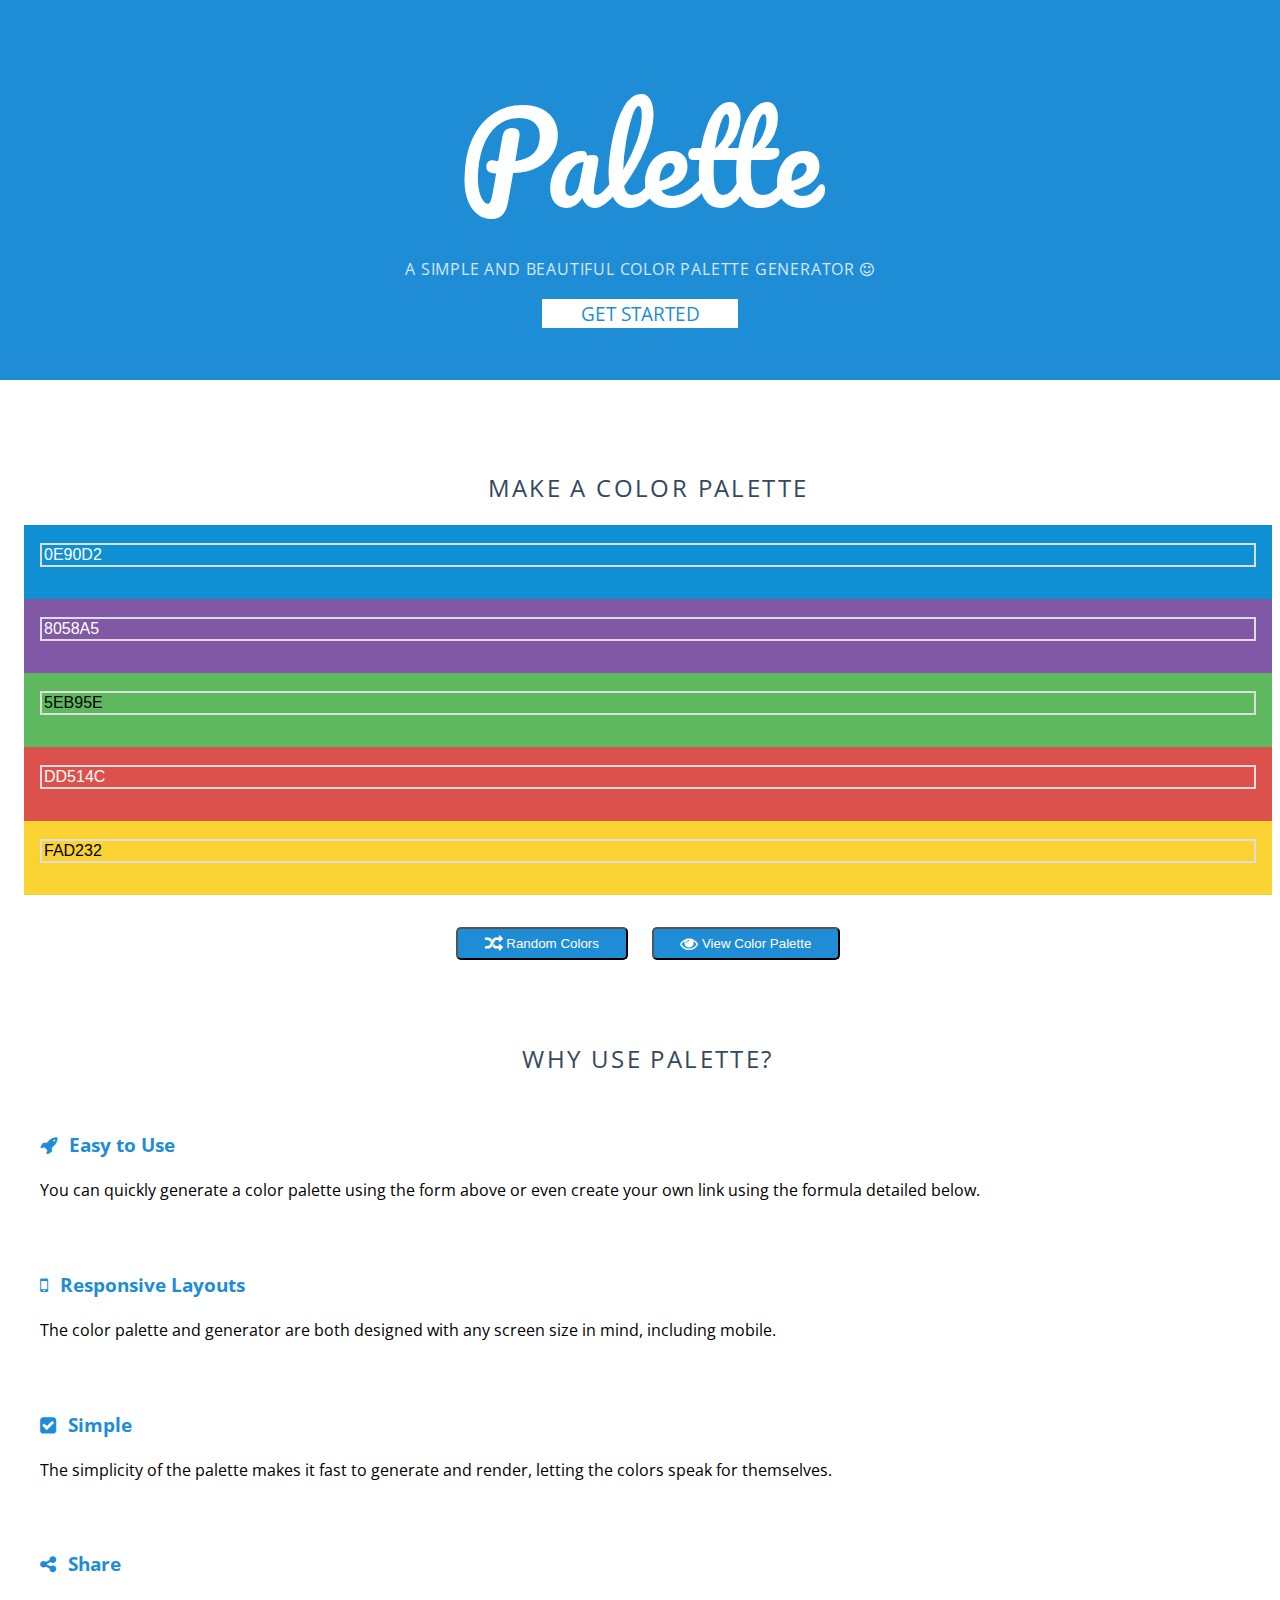
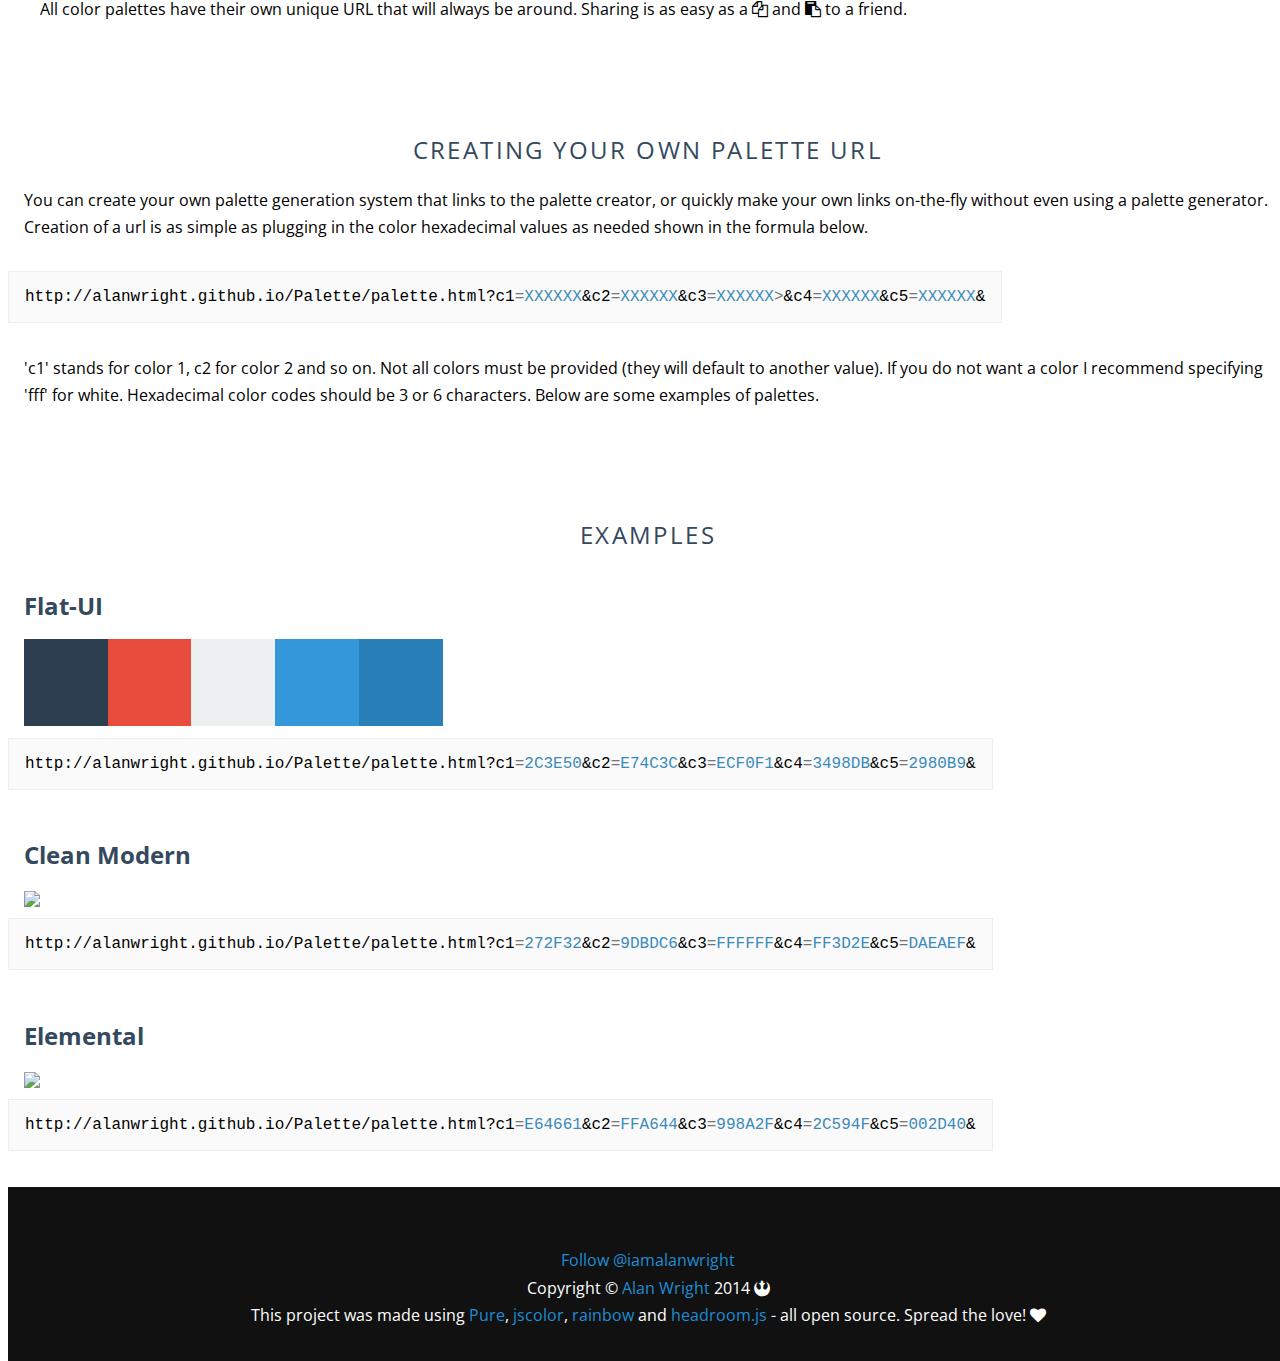
==== commit 4c66bb15: "Added examples" ====
--- a/index.html
+++ b/index.html
@@ -31,7 +31,7 @@
     <!--<![endif]-->
   
     <link rel="stylesheet" href="http://netdna.bootstrapcdn.com/font-awesome/4.1.0/css/font-awesome.css">
-
+    <link href="img/favicon.ico" rel="icon" type="image/x-icon" />
 </head>
 <body>
 
@@ -43,6 +43,7 @@
                 <li class="pure-menu-selected"><a href="#start">Get Started</a></li>
                 <li><a href="#info">Info</a></li>
                 <li><a href="#formula">Formula</a></li>
+                <li><a href="#example">Examples</a></li>
             </ul>
         </div>
     </header>
@@ -173,18 +174,42 @@
                         You can create your own palette generation system that links to the palette creator, or quickly make your own links on-the-fly without even using a palette generator. Creation of a url is as simple as plugging in the color hexadecimal values as needed shown in the formula below.<br>
                         <br>
                         <div class="is-code-full">
-                            <pre class="code code-wrap" data-language="html"><code>http://alanwright.github.io/Color/palette.html?c1=XXXXXX&c2=XXXXXX&c3=XXXXXX>&c4=XXXXXX&c5=XXXXXX&</code></pre>
+                            <pre class="code code-wrap" data-language="html"><code>http://alanwright.github.io/Palette/palette.html?c1=XXXXXX&c2=XXXXXX&c3=XXXXXX>&c4=XXXXXX&c5=XXXXXX&</code></pre>
                         </div>
                         <br>
                         'c1' stands for color 1, c2 for color 2 and so on. Not all colors must be provided (they will default to another value). If you do not want a color I recommend specifying 'fff' for white. Hexadecimal color codes should be 3 or 6 characters. Below are some examples of palettes.
-                        <br>
-                        <br>
-                        <div class="is-code-full">
-                            <pre class="code code-wrap" data-language="html"><code>http://alanwright.github.io/Color/palette.html?c1=2C3E50&c2=E74C3C&c3=ECF0F1&c4=3498DB&c5=2980B9&</code></pre>
-                        </div>
                     </p>
                 </div>
+                <div class="pure-u-1-5"></div>
+            </div>
+        </div>
+
+        <div class="content">
+            <h2 class="content-head is-center"><a id="example"></a>Examples</h2>
+            <div class="size-chart pure-g">
                  <div class="pure-u-1-5"></div>
+                 <div class="pure-u-3-5">
+                     <p>
+                        <h2>Flat-UI</h2>
+                        <a href="palette.html?c1=2C3E50&c2=E74C3C&c3=ECF0F1&c4=3498DB&c5=2980B9&" target="_blank"><img class="pure-img" src="img/examples/flat-ui.png"></a>
+                        <div class="is-code-full">
+                            <pre class="code code-wrap" data-language="html"><code>http://alanwright.github.io/Palette/palette.html?c1=2C3E50&c2=E74C3C&c3=ECF0F1&c4=3498DB&c5=2980B9&</code></pre>
+                        </div>
+                        <br>
+                        <h2>Clean Modern</h2>
+                        <a href="palette.html?c1=272F32&c2=9DBDC6&c3=FFFFFF&c4=FF3D2E&c5=DAEAEF&" target="_blank"><img class="pure-img" src="img/examples/clean-modern.png"></a>
+                        <div class="is-code-full">
+                            <pre class="code code-wrap" data-language="html"><code>http://alanwright.github.io/Palette/palette.html?c1=272F32&c2=9DBDC6&c3=FFFFFF&c4=FF3D2E&c5=DAEAEF&</code></pre>
+                        </div>
+                        <br>
+                        <h2>Elemental</h2>
+                        <a href="palette.html?c1=E64661&c2=FFA644&c3=998A2F&c4=2C594F&c5=002D40&" target="_blank"><img class="pure-img" src="img/examples/elemental.png"></a>
+                        <div class="is-code-full">
+                            <pre class="code code-wrap" data-language="html"><code>http://alanwright.github.io/Palette/palette.html?c1=E64661&c2=FFA644&c3=998A2F&c4=2C594F&c5=002D40&</code></pre>
+                        </div>
+                    </p>
+                </div>
+                <div class="pure-u-1-5"></div>
             </div>
         </div>
 
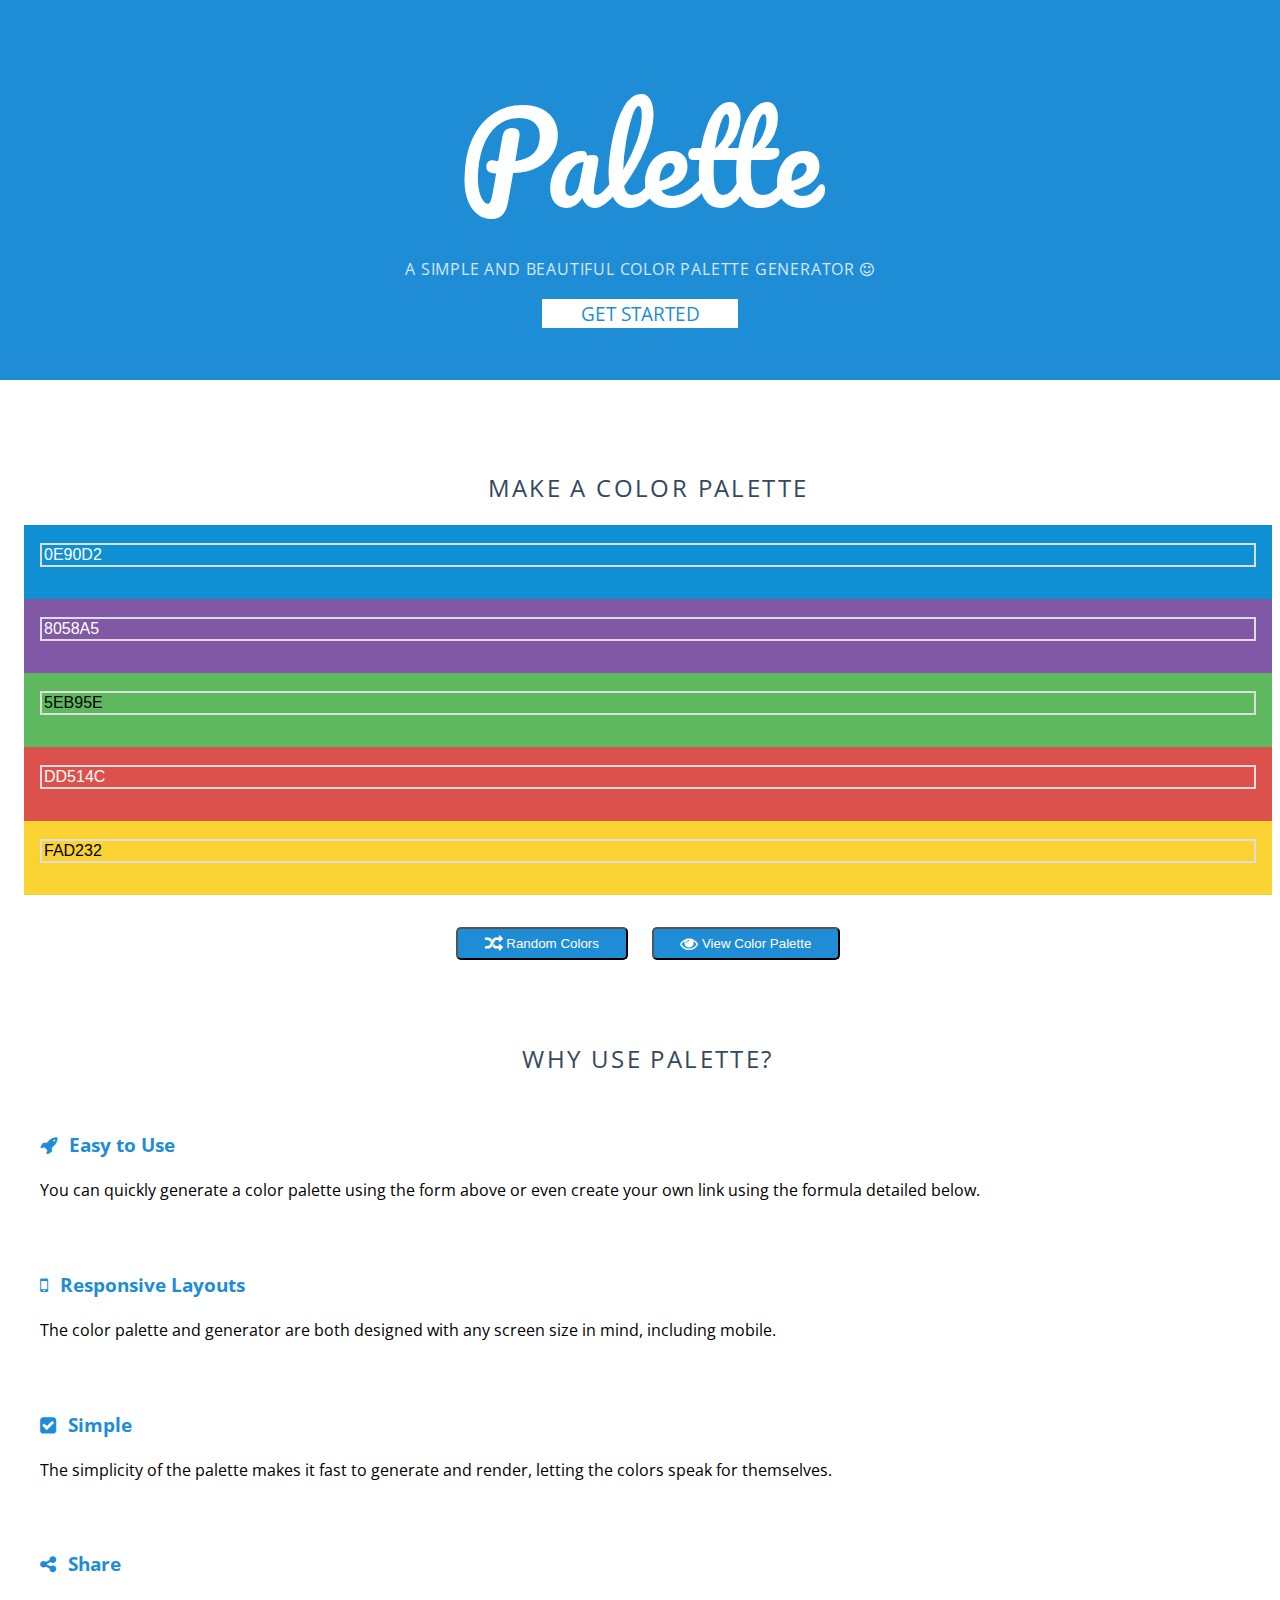
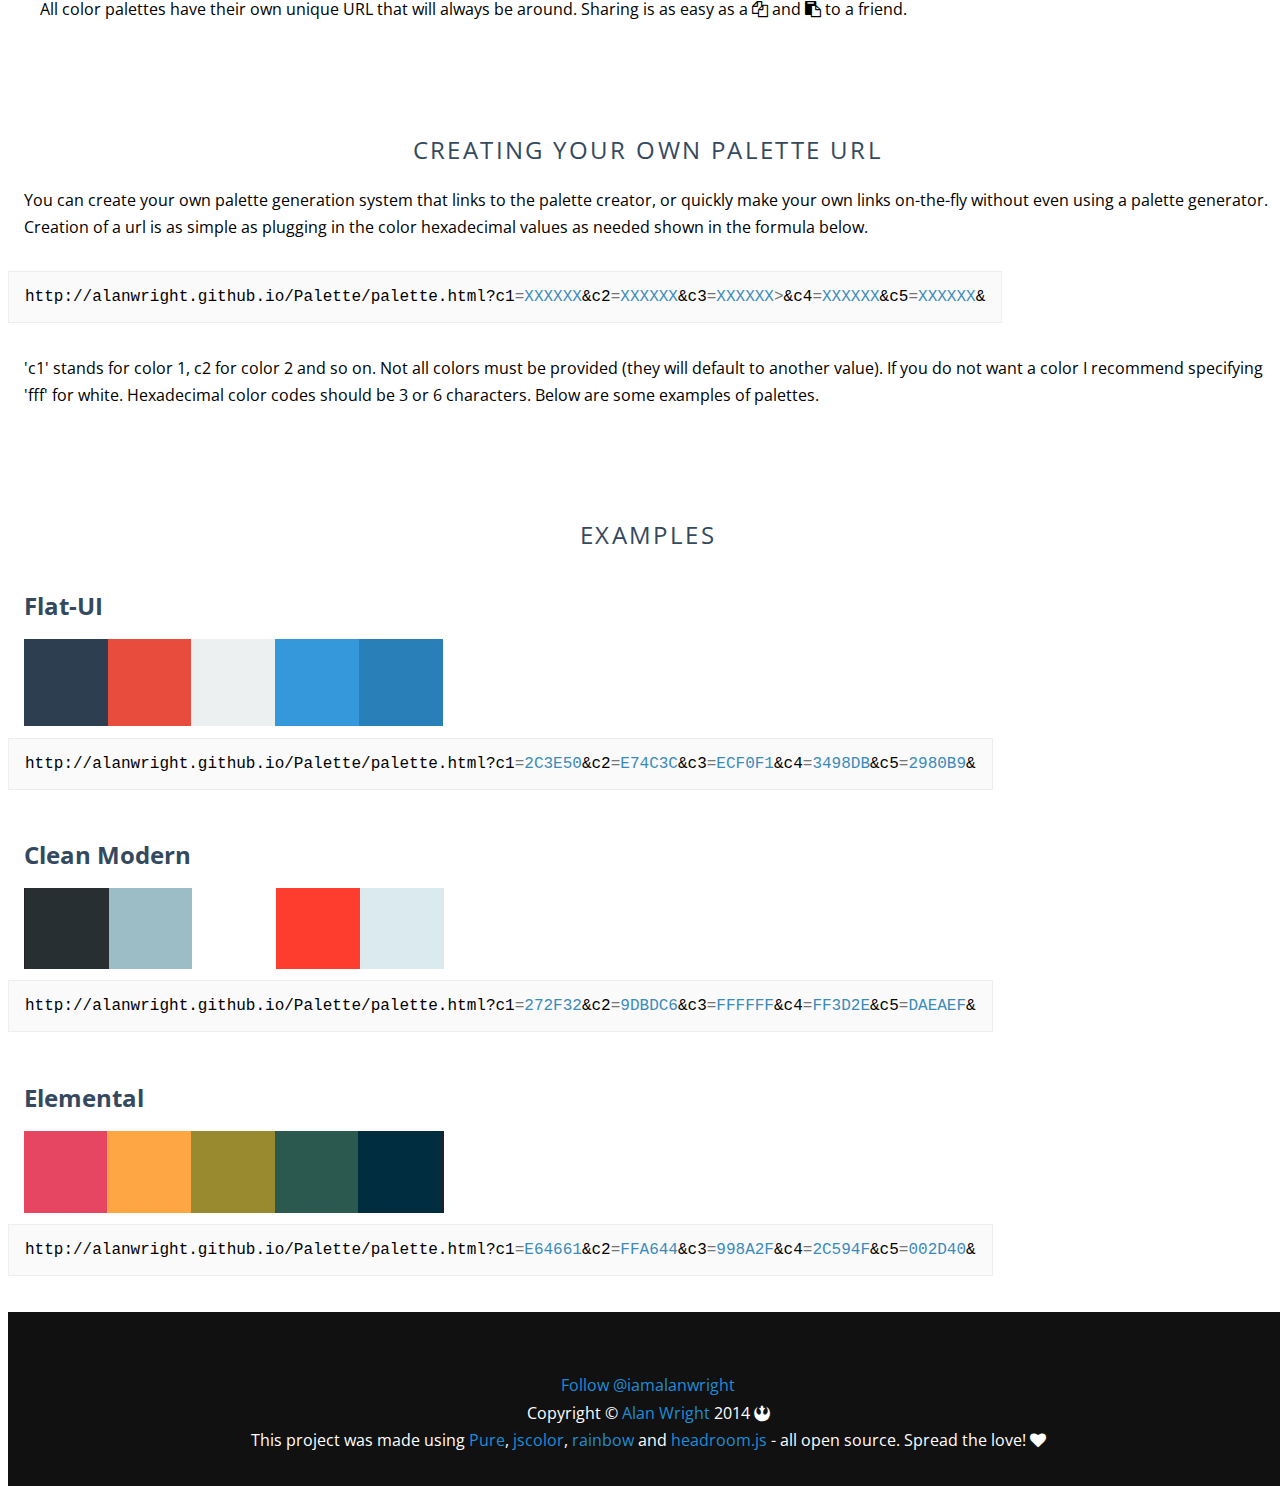
==== commit e2375569: "Fixed Example URLs" ====
--- a/index.html
+++ b/index.html
@@ -40,7 +40,7 @@
             <a class="cursive" href="">Palette</a>
 
             <ul>
-                <li class="pure-menu-selected"><a href="#start">Get Started</a></li>
+                <li class="pure-menu-selected"><a href="#start">Create</a></li>
                 <li><a href="#info">Info</a></li>
                 <li><a href="#formula">Formula</a></li>
                 <li><a href="#example">Examples</a></li>
@@ -197,13 +197,13 @@
                         </div>
                         <br>
                         <h2>Clean Modern</h2>
-                        <a href="palette.html?c1=272F32&c2=9DBDC6&c3=FFFFFF&c4=FF3D2E&c5=DAEAEF&" target="_blank"><img class="pure-img" src="img/examples/clean-modern.png"></a>
+                        <a href="palette.html?c1=272F32&c2=9DBDC6&c3=FFFFFF&c4=FF3D2E&c5=DAEAEF&" target="_blank"><img class="pure-img" src="img/examples/clean-modern.PNG"></a>
                         <div class="is-code-full">
                             <pre class="code code-wrap" data-language="html"><code>http://alanwright.github.io/Palette/palette.html?c1=272F32&c2=9DBDC6&c3=FFFFFF&c4=FF3D2E&c5=DAEAEF&</code></pre>
                         </div>
                         <br>
                         <h2>Elemental</h2>
-                        <a href="palette.html?c1=E64661&c2=FFA644&c3=998A2F&c4=2C594F&c5=002D40&" target="_blank"><img class="pure-img" src="img/examples/elemental.png"></a>
+                        <a href="palette.html?c1=E64661&c2=FFA644&c3=998A2F&c4=2C594F&c5=002D40&" target="_blank"><img class="pure-img" src="img/examples/elemental.PNG"></a>
                         <div class="is-code-full">
                             <pre class="code code-wrap" data-language="html"><code>http://alanwright.github.io/Palette/palette.html?c1=E64661&c2=FFA644&c3=998A2F&c4=2C594F&c5=002D40&</code></pre>
                         </div>
@@ -226,7 +226,7 @@
             </p>
         </div>
 
-    <script type="text/javascript" src="jscolor/jscolor.js"></script>
+    <script type="text/javascript" src="js/jscolor/jscolor.js"></script>
     <script src="https://ajax.googleapis.com/ajax/libs/jquery/1.11.0/jquery.min.js"></script>
     <script type="text/javascript" src="js/headroom.min.js"></script>
     <script type="text/javascript" src="js/jQuery.headroom.min.js"></script>
